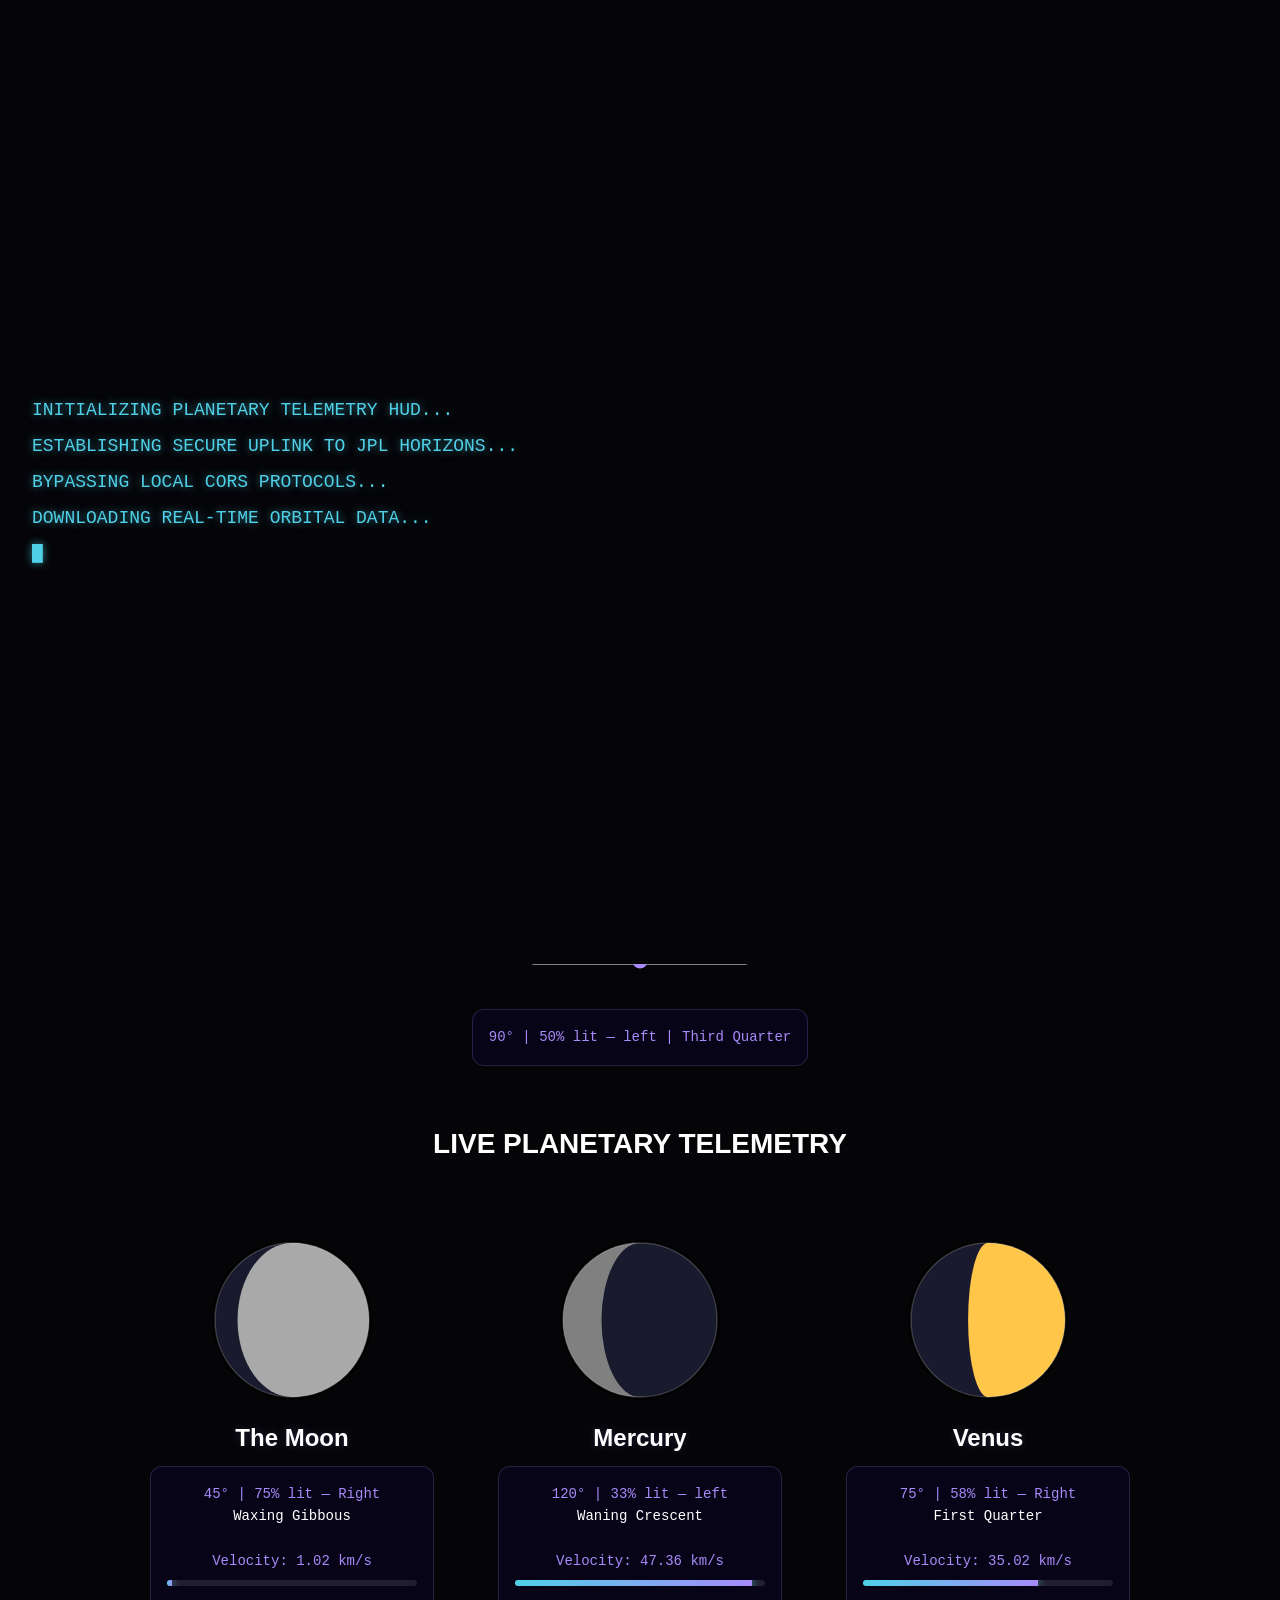
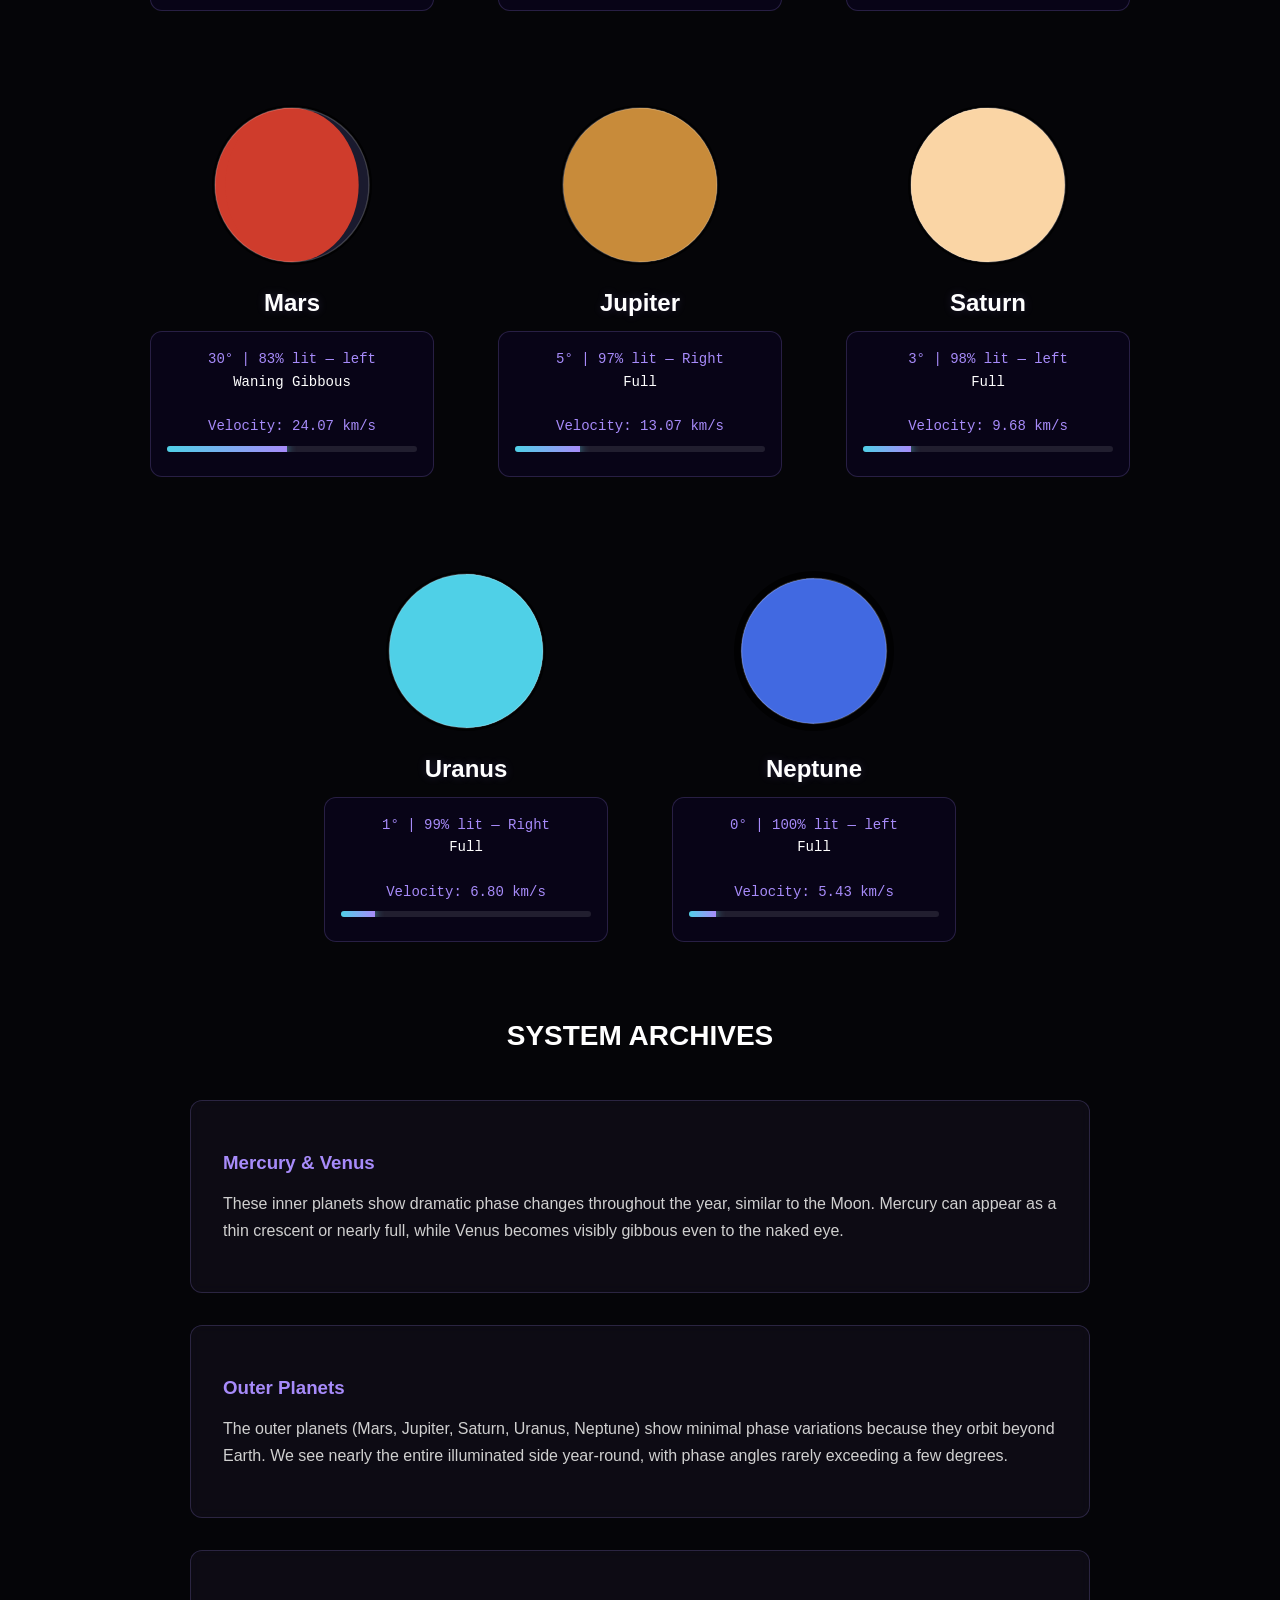
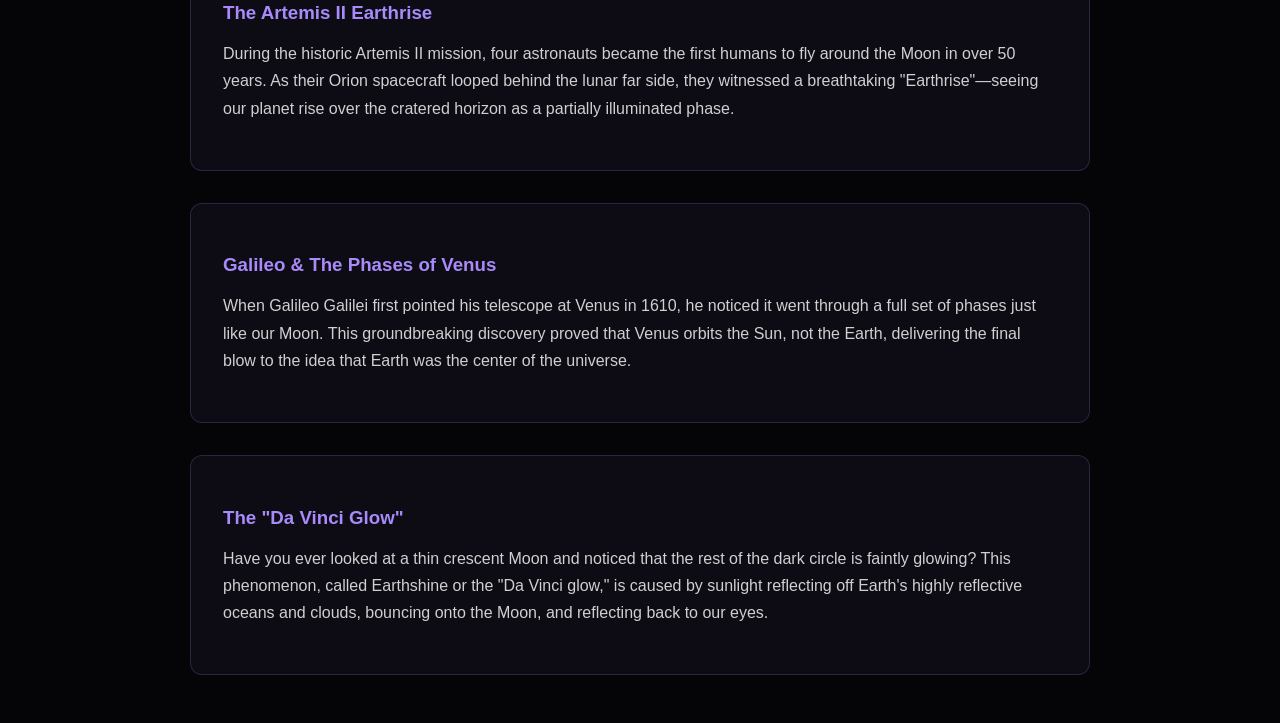
==== index.html @ 51b90b34 "Rename Planets.html to index.html" ====
<!DOCTYPE html>
<html lang="en">
<head>
    <meta charset="UTF-8">
    <meta name="viewport" content="width=device-width, initial-scale=1.0">
    <title>Planet Seeker</title>
    <link rel="icon" href="data:image/svg+xml,<svg xmlns=%22http://www.w3.org/2000/svg%22 viewBox=%220 0 100 100%22><text y=%22.9em%22 font-size=%2290%22>🪐</text></svg>">
    <link rel="stylesheet" href="planets.css">
</head>
<body>

    <div id="boot-screen">
      <div class="terminal-text" id="terminal-output"></div>
    </div>

    <nav>
      <a href="#home">Home</a>
      <a href="#demo">Interactive Demo</a>
      <a href="#planets">Planets</a>
      <a href="#facts">Facts</a>
    </nav>

    <section id="home">
      <div class="main-title-card">
        <h1>Planet Seeker</h1>
      </div>
      <p class="section-description">
        Welcome to Planet Seeker! View the phases of each planet in our solar system as they appear from Earth in real-time.
      </p>
      <div class="section-description" style="font-style: italic; color: #c0c0c0; margin-bottom: 3rem;">
        <strong>Phase Angle:</strong> The angle between the Sun, observed object, and observer (Earth). It determines the illuminated portion of a celestial body's surface.
      </div>
    </section>

    <section id="demo">
      <div class="demo-container">
        <div id="phase-presets" style="display:flex;gap:1.2rem;flex-wrap:wrap;justify-content:center;align-items:flex-end"></div> 

        <div style="text-align: center;">
          <p class="demo-title">Interactive Demo</p>
          <canvas id="phase-demo" width="160" height="160"></canvas>
          <p style="font-size: 14px; color: #a78bfa; margin-top: 1rem; letter-spacing: 0.5px;">Use Left/Right Arrow Keys to scrub</p>
        </div>

        <div class="control-buttons">
          <button onclick="currentSide='left'; phDraw(currentAngle)">← Left Side Lit</button>
          <button onclick="toggleAutoOrbit()" id="orbit-btn">▶ Auto-Orbit</button>
          <button onclick="currentSide='Right'; phDraw(currentAngle)">Right Side Lit →</button> 
        </div>

        <input type="range" min="0" max="180" value="90" oninput="currentAngle=+this.value; phDraw(currentAngle)" class="range-slider" id="demo-slider">
        <p id="phase-readout" class="readout"></p>
      </div>
    </section>

    <section id="planets">
      <div class="section-title-card">
        <p>Live Planetary Telemetry</p>
      </div>
      
      <div class="planet-grid">
        <div class="planet-card">
          <canvas id="Moon" width="160" height="160"></canvas>
          <p class="section-title">The Moon</p>
          <p id="Moon-readout" class="readout">Loading telemetry...</p>
        </div>

        <div class="planet-card">
          <canvas id="Mercury" width="160" height="160"></canvas>
          <p class="section-title">Mercury</p>
          <p id="Mercury-readout" class="readout">Loading telemetry...</p>
        </div>

        <div class="planet-card">
          <canvas id="Venus" width="160" height="160"></canvas>
          <p class="section-title">Venus</p>
          <p id="Venus-readout" class="readout">Loading telemetry...</p>
        </div>

        <div class="planet-card">
          <canvas id="Mars" width="160" height="160"></canvas>
          <p class="section-title">Mars</p>
          <p id="Mars-readout" class="readout">Loading telemetry...</p>
        </div>

        <div class="planet-card">
          <canvas id="Jupiter" width="160" height="160"></canvas>
          <p class="section-title">Jupiter</p>
          <p id="Jupiter-readout" class="readout">Loading telemetry...</p>
        </div>

        <div class="planet-card">
          <canvas id="Saturn" width="160" height="160"></canvas>
          <p class="section-title">Saturn</p>
          <p id="Saturn-readout" class="readout">Loading telemetry...</p>
        </div>

        <div class="planet-card">
          <canvas id="Uranus" width="160" height="160"></canvas>
          <p class="section-title">Uranus</p>
          <p id="Uranus-readout" class="readout">Loading telemetry...</p>
        </div>

        <div class="planet-card">
          <canvas id="Neptune" width="160" height="160"></canvas>
          <p class="section-title">Neptune</p>
          <p id="Neptune-readout" class="readout">Loading telemetry...</p>
        </div>
      </div>
    </section>

    <section id="facts">
      <div class="section-title-card">
        <p>System Archives</p>
      </div>
      <div style="max-width: 900px; margin: 3rem auto; display: flex; flex-direction: column; gap: 2rem;">
        <div class="fact-card">
          <h3 class="fact-title">Mercury & Venus</h3>
          <p class="fact-text">These inner planets show dramatic phase changes throughout the year, similar to the Moon. Mercury can appear as a thin crescent or nearly full, while Venus becomes visibly gibbous even to the naked eye.</p>
        </div>

        <div class="fact-card">
          <h3 class="fact-title">Outer Planets</h3>
          <p class="fact-text">The outer planets (Mars, Jupiter, Saturn, Uranus, Neptune) show minimal phase variations because they orbit beyond Earth. We see nearly the entire illuminated side year-round, with phase angles rarely exceeding a few degrees.</p>
        </div>

        <div class="fact-card">
          <h3 class="fact-title">The Artemis II Earthrise</h3>
          <p class="fact-text">During the historic Artemis II mission, four astronauts became the first humans to fly around the Moon in over 50 years. As their Orion spacecraft looped behind the lunar far side, they witnessed a breathtaking "Earthrise"—seeing our planet rise over the cratered horizon as a partially illuminated phase.</p>
        </div>

        <div class="fact-card">
          <h3 class="fact-title">Galileo & The Phases of Venus</h3>
          <p class="fact-text">When Galileo Galilei first pointed his telescope at Venus in 1610, he noticed it went through a full set of phases just like our Moon. This groundbreaking discovery proved that Venus orbits the Sun, not the Earth, delivering the final blow to the idea that Earth was the center of the universe.</p>
        </div>

        <div class="fact-card">
          <h3 class="fact-title">The "Da Vinci Glow"</h3>
          <p class="fact-text">Have you ever looked at a thin crescent Moon and noticed that the rest of the dark circle is faintly glowing? This phenomenon, called Earthshine or the "Da Vinci glow," is caused by sunlight reflecting off Earth's highly reflective oceans and clouds, bouncing onto the Moon, and reflecting back to our eyes.</p>
        </div>
      </div>
    </section>

 <script src="planets.js"></script>
</body>
</html>
---- planets.css ----
/* ===================== BASE SYSTEM & CUSTOM SCROLLBAR ===================== */
html {
  scroll-behavior: smooth;
}

body {
  background-image: url('space.jpg');
  background-color: #050508;
  background-size: cover;
  background-attachment: fixed;
  background-position: center;
  margin: 0;
  font-family: sans-serif;
  /* Holographic Targeting Cursor */
  cursor: url('data:image/svg+xml;utf8,<svg xmlns="http://www.w3.org/2000/svg" width="32" height="32" viewBox="0 0 32 32"><circle cx="16" cy="16" r="14" fill="none" stroke="%234fd0e7" stroke-width="2" stroke-dasharray="4 4"/><circle cx="16" cy="16" r="2" fill="%23a78bfa"/></svg>') 16 16, crosshair;
}

a, button, input[type="range"], .planet-card {
  cursor: url('data:image/svg+xml;utf8,<svg xmlns="http://www.w3.org/2000/svg" width="32" height="32" viewBox="0 0 32 32"><circle cx="16" cy="16" r="14" fill="none" stroke="%23a78bfa" stroke-width="2"/><circle cx="16" cy="16" r="4" fill="%234fd0e7"/></svg>') 16 16, pointer !important;
}

/* Custom Sci-Fi Scrollbar */
::-webkit-scrollbar { width: 12px; }
::-webkit-scrollbar-track { background: #0a051e; border-left: 1px solid rgba(167, 139, 250, 0.1); }
::-webkit-scrollbar-thumb { background: linear-gradient(180deg, #4fd0e7, #a78bfa); border-radius: 10px; border: 3px solid #0a051e; }
::-webkit-scrollbar-thumb:hover { background: linear-gradient(180deg, #a78bfa, #4fd0e7); }

/* CRT Scanline Overlay */
html::before {
  content: " ";
  display: block;
  position: fixed;
  top: 0; left: 0; bottom: 0; right: 0;
  background: linear-gradient(to bottom, rgba(18, 16, 16, 0) 50%, rgba(0, 0, 0, 0.1) 50%);
  background-size: 100% 4px;
  z-index: 99998;
  pointer-events: none;
}

/* ===================== BOOT SEQUENCE ===================== */
#boot-screen {
  position: fixed;
  top: 0; left: 0; width: 100%; height: 100%;
  background: #050508;
  z-index: 99999;
  display: flex;
  flex-direction: column;
  justify-content: center;
  padding: 2rem;
  transition: opacity 1s ease-in-out;
}
.terminal-text {
  font-family: 'Courier New', Courier, monospace;
  color: #4fd0e7;
  font-size: 18px;
  line-height: 2;
  text-shadow: 0 0 8px rgba(79, 208, 231, 0.6);
  white-space: pre-wrap;
}
.terminal-text::after {
  content: '█';
  animation: blink 1s infinite;
}
@keyframes blink { 0%, 100% { opacity: 1; } 50% { opacity: 0; } }

/* ===================== LAYOUT & HUD COMPONENTS ===================== */
nav {
  position: fixed; top: 0; width: 100%; display: flex; gap: 2rem;
  padding: 1rem 2rem; background: rgba(0, 0, 0, 0.5); backdrop-filter: blur(8px); z-index: 999;
}
nav a { color: white; text-decoration: none; font-size: 1.1rem; }
nav a:hover { color: #a78bfa; }

/* Planet Grid & HUD Focus Effect */
.planet-grid {
  display: flex;
  flex-wrap: wrap;
  justify-content: center;
  gap: 2rem;
  max-width: 1200px;
  margin: 0 auto;
}
.planet-grid:hover .planet-card:not(:hover) {
  filter: blur(4px) opacity(0.5);
  transform: scale(0.95);
}
.planet-card {
  transition: all 0.4s ease;
  padding: 1rem;
  border-radius: 12px;
  text-align: center;
}
.planet-card:hover {
  transform: scale(1.05);
  background: rgba(167, 139, 250, 0.1);
  box-shadow: 0 0 20px rgba(167, 139, 250, 0.2);
}

canvas {
  display: block; margin: 1rem auto; background: rgba(0, 0, 0, 0.8); border-radius: 100%;
}

/* Tachometer Neon Bar */
.tach-container {
  width: 100%; height: 6px; background: rgba(255,255,255,0.1); border-radius: 3px; margin: 8px auto; overflow: hidden;
}
.tach-bar {
  height: 100%; background: linear-gradient(90deg, #4fd0e7, #a78bfa);
  box-shadow: 0 0 10px #4fd0e7; width: 0%; transition: width 1s ease-out;
}

.readout {
  font-family: 'Courier New', monospace; font-size: 14px; color: #a78bfa; text-align: center;
  background: rgba(10, 5, 30, 0.7); padding: 1rem; border-radius: 12px; border: 1px solid rgba(167, 139, 250, 0.2);
  min-width: 250px; line-height: 1.6;
}

.main-title-card { text-align: center; margin: 4rem auto 1.5rem auto; padding: 3rem 2rem; }
.main-title-card h1 { font-size: 100px; color: white; text-shadow: 0 0 20px rgba(167, 139, 250, 0.6); margin: 0; }
.section-title { font-size: 24px; font-weight: 700; color: #ffffff; margin-bottom: 0.5rem; text-shadow: 0 0 10px rgba(167, 139, 250, 0.2); }
.section-description { font-size: 16px; color: #e0e0e0; text-align: center; max-width: 800px; margin: 0 auto 2rem auto; line-height: 1.8; }
.section-title-card p { font-size: 28px; font-weight: 700; color: #ffffff; text-align: center; margin: 3rem 0; text-transform: uppercase; }

/* Controls */
.demo-container { display: flex; flex-direction: column; align-items: center; gap: 1.5rem; }
.control-buttons button { color: #fff; background: rgba(167, 139, 250, 0.1); border: 1px solid #a78bfa; padding: 8px 16px; border-radius: 4px; transition: 0.2s; }
.control-buttons button:hover { background: rgba(167, 139, 250, 0.3); }
.range-slider { width: 220px; accent-color: #a78bfa; }

.fact-card {
  background: rgba(167, 139, 250, 0.05); border: 1px solid rgba(167, 139, 250, 0.2); border-radius: 12px; padding: 2rem; backdrop-filter: blur(6px);
}
.fact-title { color: #a78bfa; margin-bottom: 0.5rem; }
.fact-text { color: #d0d0d0; line-height: 1.7; }

/* ===================== MOBILE RESPONSIVENESS ===================== */
@media (max-width: 768px) {
  .main-title-card h1 { font-size: 3rem; }
  .control-buttons { flex-direction: column; }
  .planet-grid { padding: 0 1rem; }
}
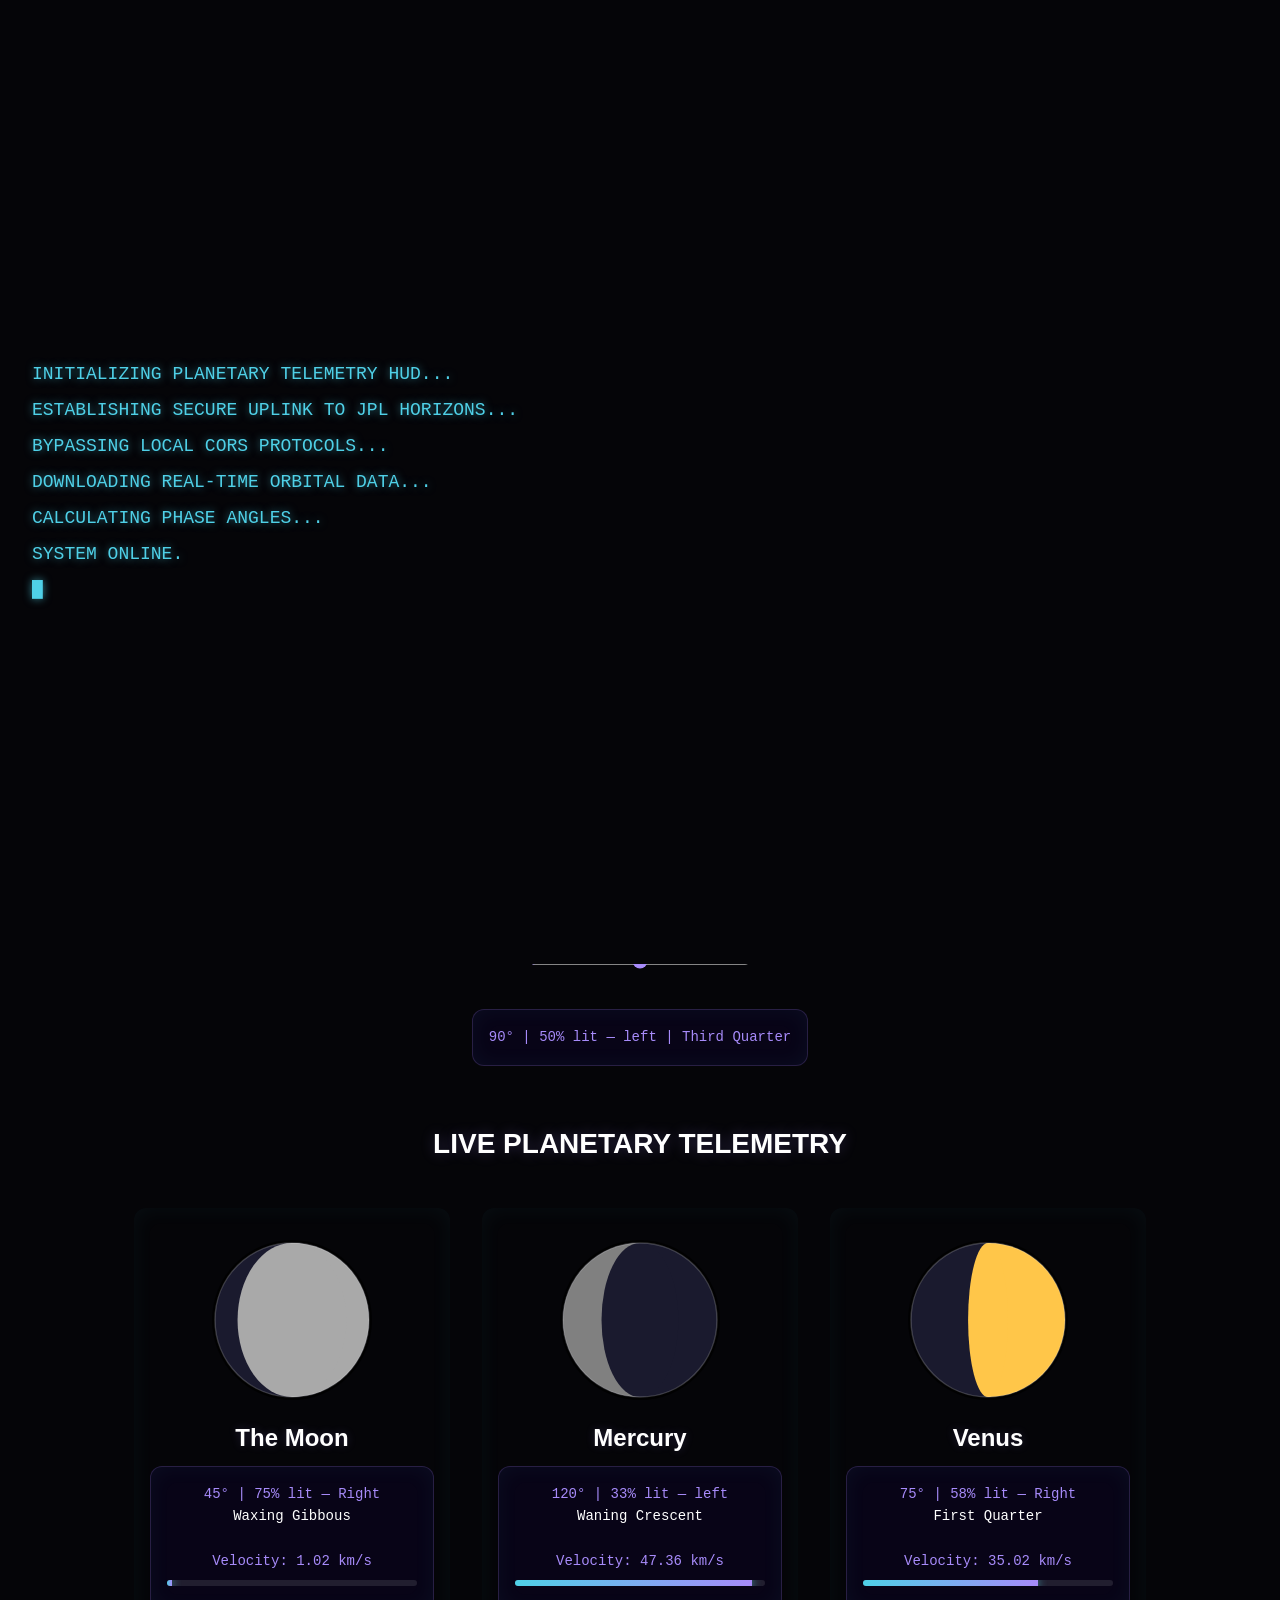
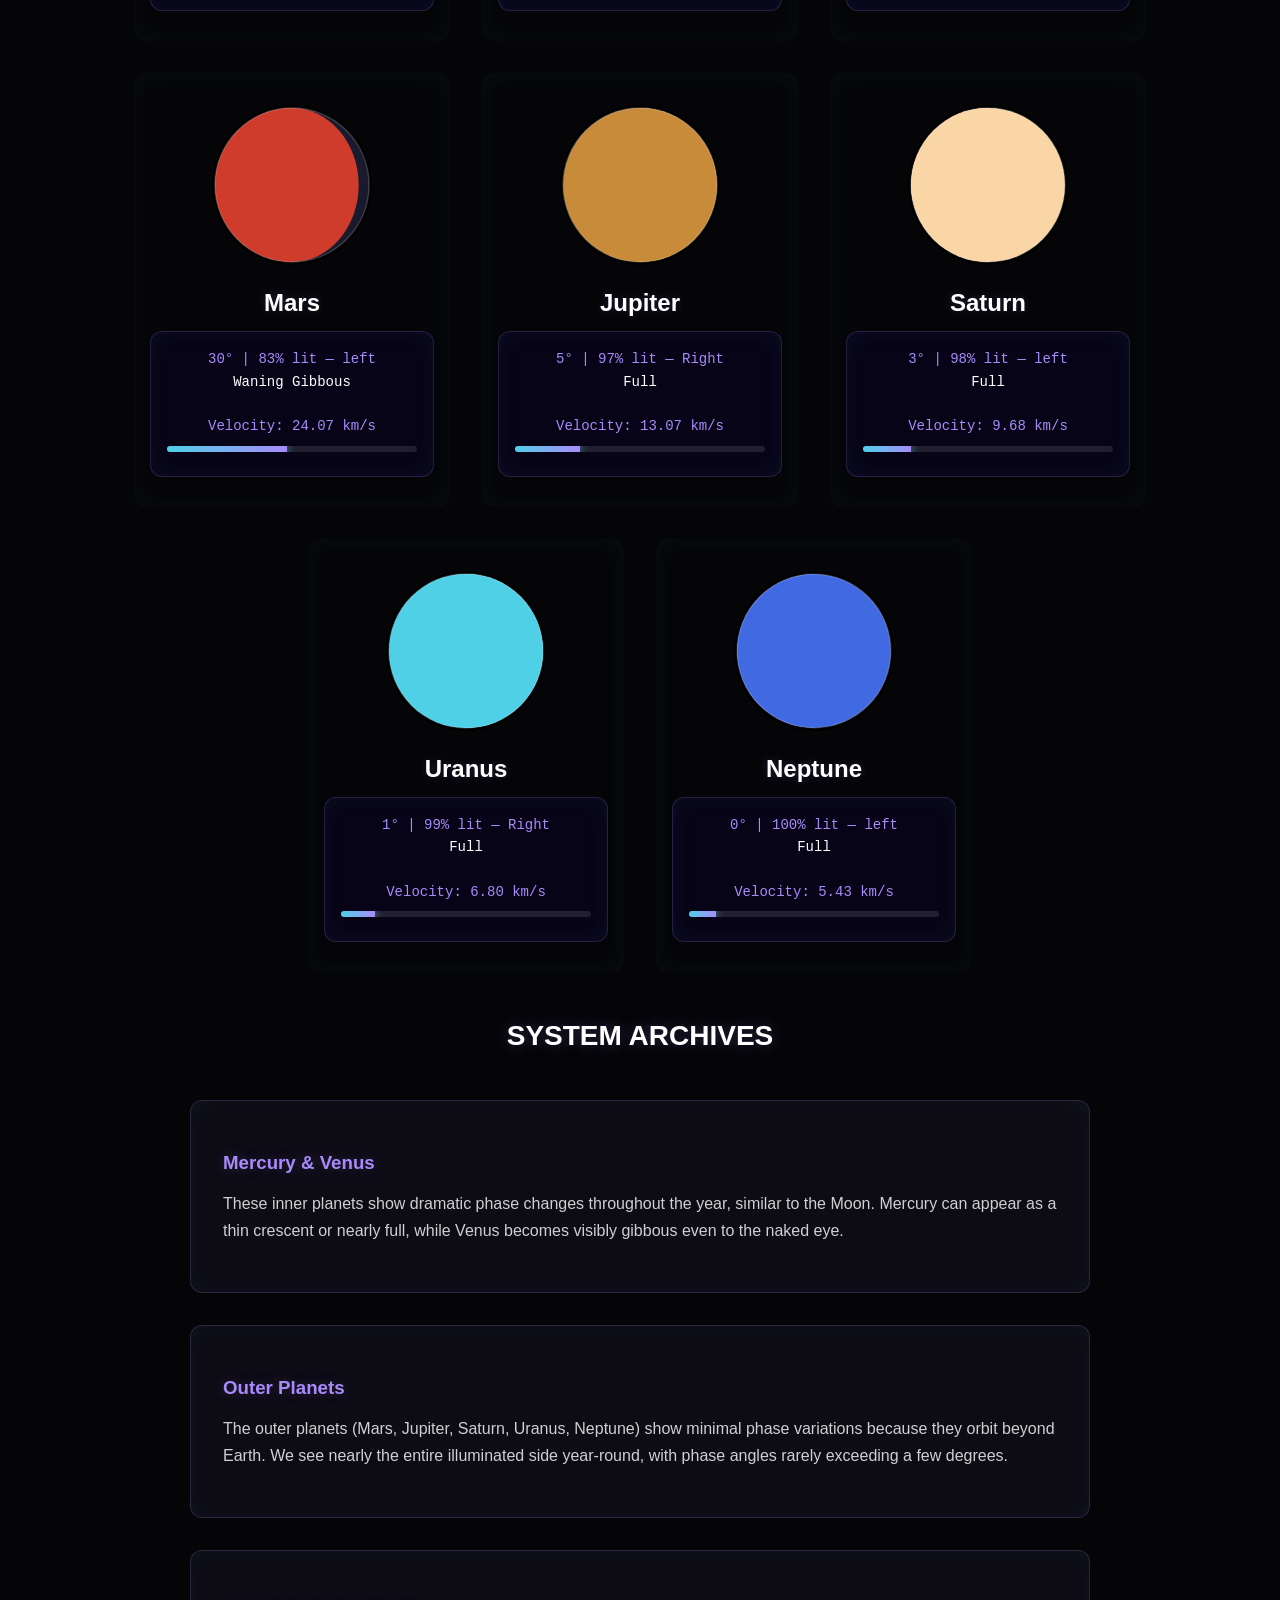
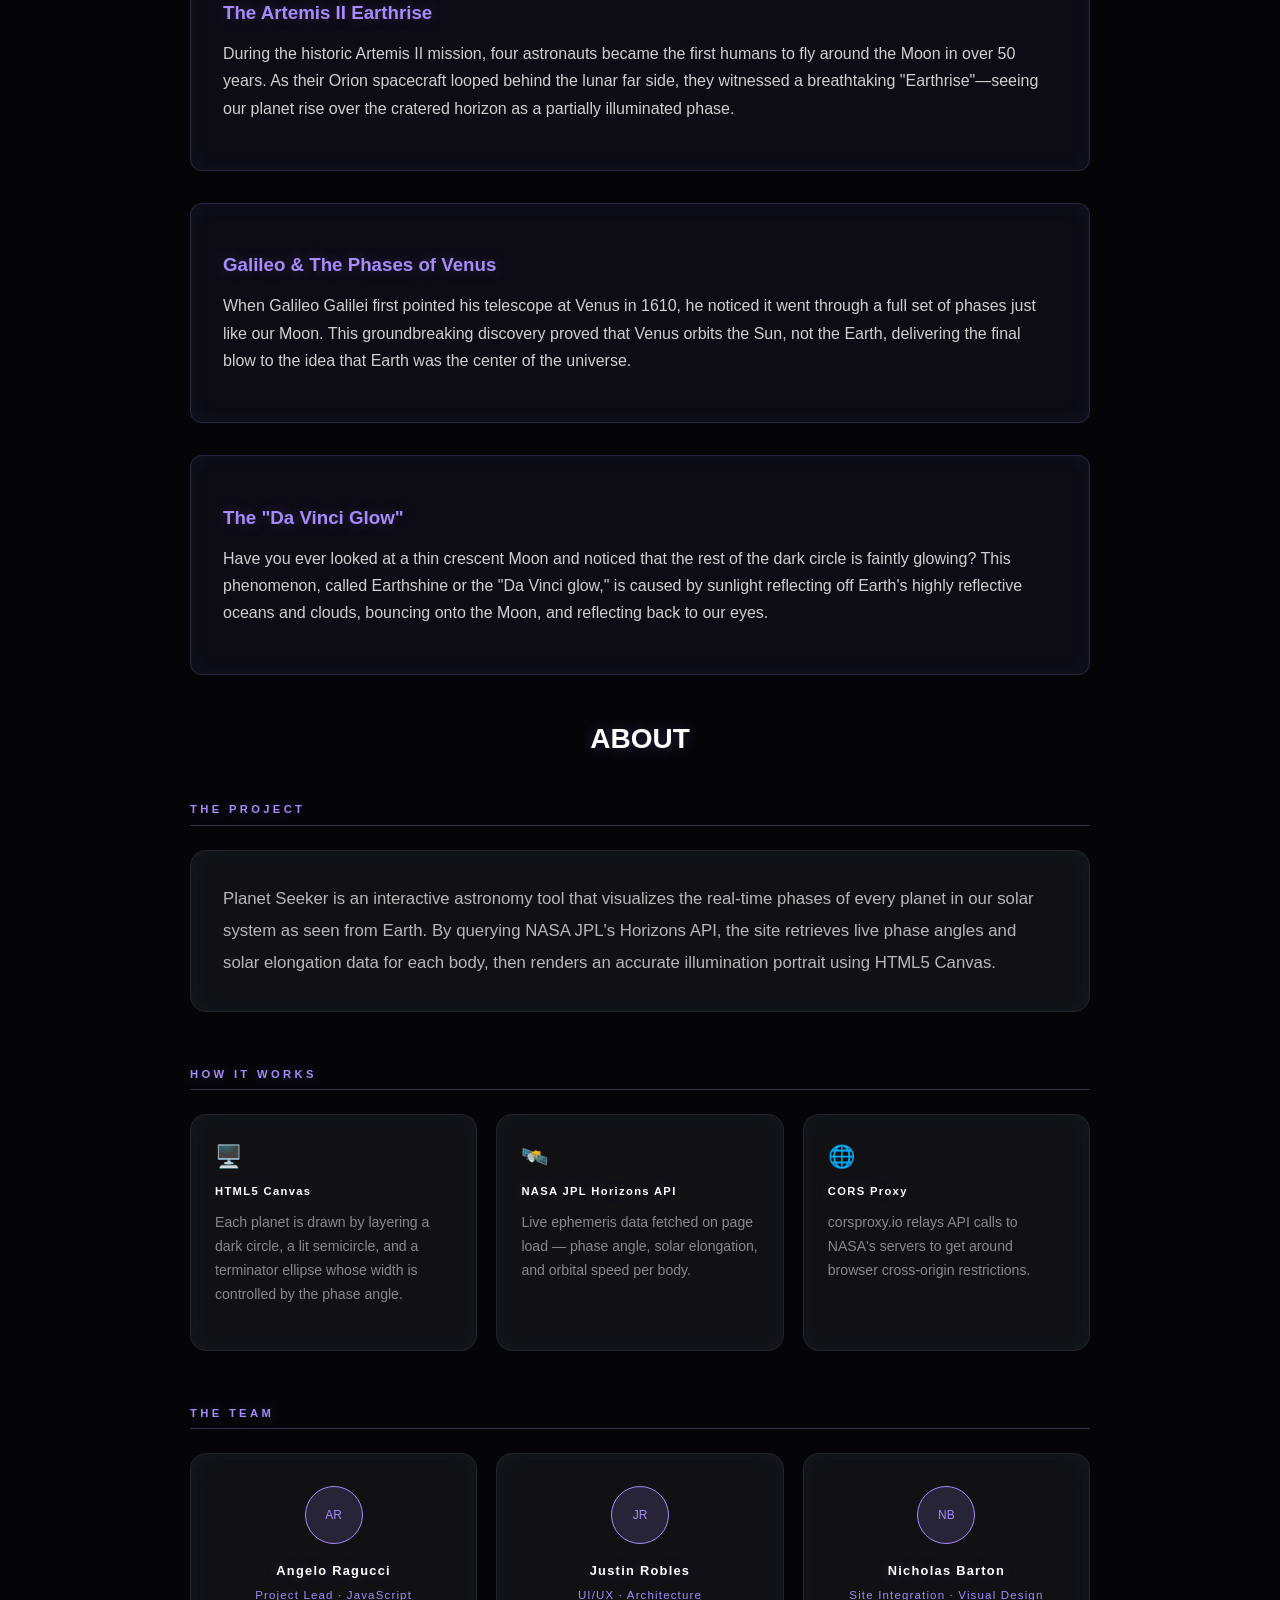
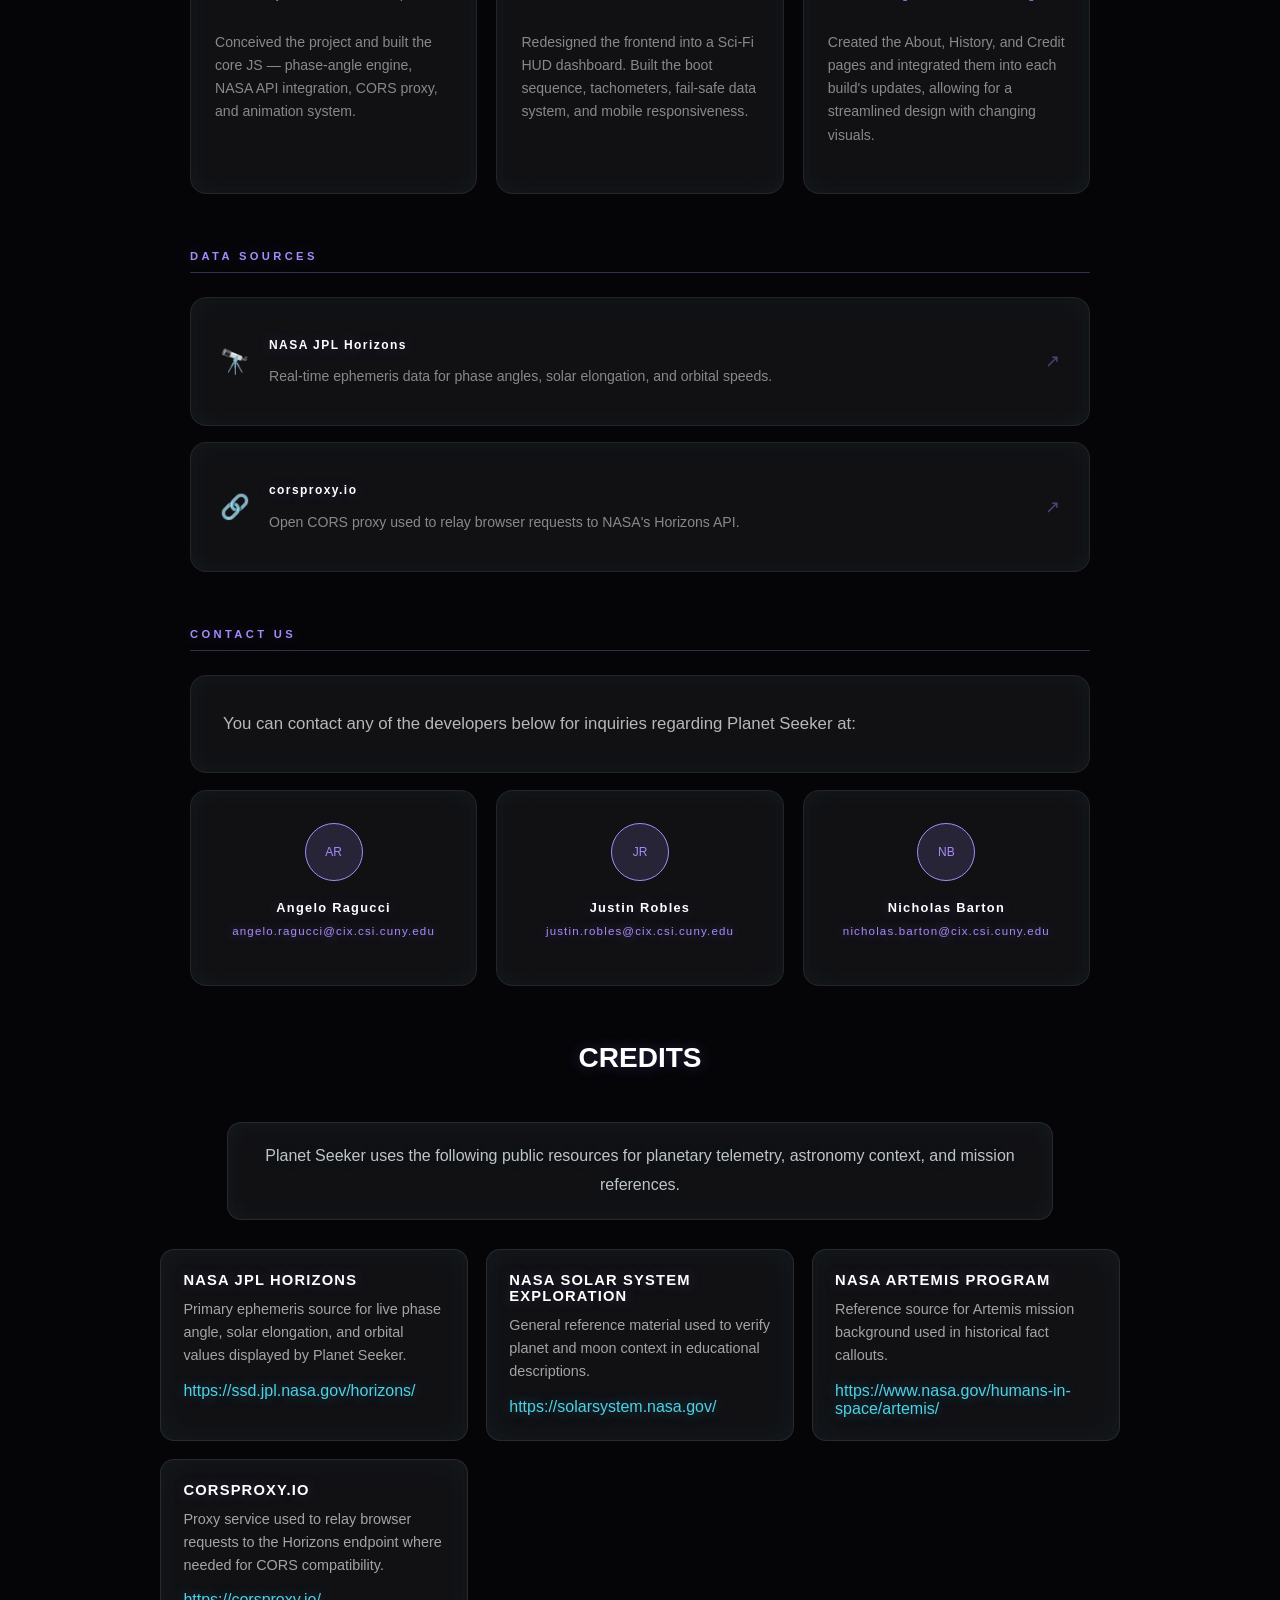
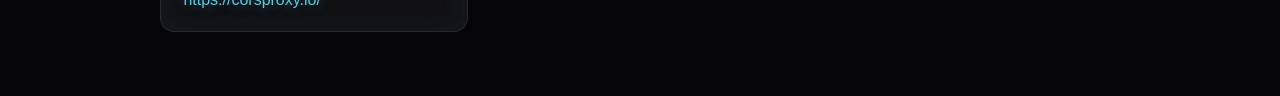
==== commit 8d67d6ee: "Add files via upload" ====
--- a/index.html
+++ b/index.html
@@ -18,6 +18,9 @@
       <a href="#demo">Interactive Demo</a>
       <a href="#planets">Planets</a>
       <a href="#facts">Facts</a>
+      <a href="#about">About</a>
+      <a href="#contact">Contact Us</a>
+      <a href="#credits">Credits</a>
     </nav>
 
     <section id="home">
@@ -141,6 +144,92 @@
       </div>
     </section>
 
+  <section id="about">
+  <div class="section-title-card">
+    <p>About</p>
+  </div>
+
+  <div class="about-block">
+    <h3 class="about-heading">The Project</h3>
+    <p class="about-paragraph">
+      Planet Seeker is an interactive astronomy tool that visualizes the real-time phases of every planet in our solar system as seen from Earth. By querying NASA JPL's Horizons API, the site retrieves live phase angles and solar elongation data for each body, then renders an accurate illumination portrait using HTML5 Canvas.
+    </p>
+  </div>
+
+  <div class="about-block">
+    <h3 class="about-heading">How It Works</h3>
+    <div class="about-tech-grid">
+      <div class="tech-card"><span class="tech-icon">🖥️</span><h4>HTML5 Canvas</h4><p>Each planet is drawn by layering a dark circle, a lit semicircle, and a terminator ellipse whose width is controlled by the phase angle.</p></div>
+      <div class="tech-card"><span class="tech-icon">🛰️</span><h4>NASA JPL Horizons API</h4><p>Live ephemeris data fetched on page load — phase angle, solar elongation, and orbital speed per body.</p></div>
+      <div class="tech-card"><span class="tech-icon">🌐</span><h4>CORS Proxy</h4><p>corsproxy.io relays API calls to NASA's servers to get around browser cross-origin restrictions.</p></div>
+    </div>
+  </div>
+
+  <div class="about-block">
+    <h3 class="about-heading">The Team</h3>
+    <div class="about-team-grid">
+      <div class="team-card"><div class="team-avatar">AR</div><h4>Angelo Ragucci</h4><span class="team-role">Project Lead · JavaScript</span><p>Conceived the project and built the core JS — phase-angle engine, NASA API integration, CORS proxy, and animation system.</p></div>
+      <div class="team-card"><div class="team-avatar">JR</div><h4>Justin Robles</h4><span class="team-role">UI/UX · Architecture</span><p>Redesigned the frontend into a Sci-Fi HUD dashboard. Built the boot sequence, tachometers, fail-safe data system, and mobile responsiveness.</p></div>
+      <div class="team-card"><div class="team-avatar">NB</div><h4>Nicholas Barton</h4><span class="team-role">Site Integration · Visual Design</span><p>Created the About, History, and Credit pages and integrated them into each build's updates, allowing for a streamlined design with changing visuals.</p></div>
+    </div>
+  </div>
+
+  <div class="about-block">
+    <h3 class="about-heading">Data Sources</h3>
+    <div class="about-sources">
+      <a class="source-card" href="https://ssd.jpl.nasa.gov/horizons/" target="_blank"><span class="source-icon">🔭</span><div><h4>NASA JPL Horizons</h4><p>Real-time ephemeris data for phase angles, solar elongation, and orbital speeds.</p></div><span class="source-arrow">↗</span></a>
+      <a class="source-card" href="https://corsproxy.io" target="_blank"><span class="source-icon">🔗</span><div><h4>corsproxy.io</h4><p>Open CORS proxy used to relay browser requests to NASA's Horizons API.</p></div><span class="source-arrow">↗</span></a>
+    </div>
+  </div>
+  
+  <div class="about-block" id="contact">
+    <h3 class="about-heading">Contact Us</h3>
+    <p class="about-paragraph">You can contact any of the developers below for inquiries regarding Planet Seeker at:</p>
+    <div class="about-team-grid">
+      <div class="team-card"><div class="team-avatar">AR</div><h4>Angelo Ragucci</h4><span class="team-role"><a href="mailto:angelo.ragucci@cix.csi.cuny.edu">angelo.ragucci@cix.csi.cuny.edu</a></span></div>
+      <div class="team-card"><div class="team-avatar">JR</div><h4>Justin Robles</h4><span class="team-role"><a href="mailto:justin.robles@cix.csi.cuny.edu">justin.robles@cix.csi.cuny.edu</a></span></div>
+      <div class="team-card"><div class="team-avatar">NB</div><h4>Nicholas Barton</h4><span class="team-role"><a href="mailto:nicholas.barton@cix.csi.cuny.edu">nicholas.barton@cix.csi.cuny.edu</a></span></div>
+    </div>
+  </div>
+
+  </section>
+
+  <section id="credits">
+    <div class="section-title-card">
+      <p>Credits</p>
+    </div>
+
+    <div class="credits-wrap">
+      <p class="credits-intro">Planet Seeker uses the following public resources for planetary telemetry, astronomy context, and mission references.</p>
+
+      <div class="credits-grid">
+        <article class="credit-card">
+          <h3>NASA JPL Horizons</h3>
+          <p>Primary ephemeris source for live phase angle, solar elongation, and orbital values displayed by Planet Seeker.</p>
+          <a href="https://ssd.jpl.nasa.gov/horizons/" target="_blank" rel="noopener noreferrer">https://ssd.jpl.nasa.gov/horizons/</a>
+        </article>
+
+        <article class="credit-card">
+          <h3>NASA Solar System Exploration</h3>
+          <p>General reference material used to verify planet and moon context in educational descriptions.</p>
+          <a href="https://solarsystem.nasa.gov/" target="_blank" rel="noopener noreferrer">https://solarsystem.nasa.gov/</a>
+        </article>
+
+        <article class="credit-card">
+          <h3>NASA Artemis Program</h3>
+          <p>Reference source for Artemis mission background used in historical fact callouts.</p>
+          <a href="https://www.nasa.gov/humans-in-space/artemis/" target="_blank" rel="noopener noreferrer">https://www.nasa.gov/humans-in-space/artemis/</a>
+        </article>
+
+        <article class="credit-card">
+          <h3>corsproxy.io</h3>
+          <p>Proxy service used to relay browser requests to the Horizons endpoint where needed for CORS compatibility.</p>
+          <a href="https://corsproxy.io/" target="_blank" rel="noopener noreferrer">https://corsproxy.io/</a>
+        </article>
+      </div>
+    </div>
+  </section>
+
  <script src="planets.js"></script>
 </body>
 </html>
--- a/planets.css
+++ b/planets.css
@@ -13,6 +13,24 @@
   font-family: sans-serif;
   /* Holographic Targeting Cursor */
   cursor: url('data:image/svg+xml;utf8,<svg xmlns="http://www.w3.org/2000/svg" width="32" height="32" viewBox="0 0 32 32"><circle cx="16" cy="16" r="14" fill="none" stroke="%234fd0e7" stroke-width="2" stroke-dasharray="4 4"/><circle cx="16" cy="16" r="2" fill="%23a78bfa"/></svg>') 16 16, crosshair;
+}
+
+body::after {
+  content: "";
+  position: fixed;
+  inset: 0;
+  pointer-events: none;
+  z-index: -1;
+  background:
+    radial-gradient(900px circle at 12% 18%, rgba(79, 208, 231, 0.14), transparent 60%),
+    radial-gradient(760px circle at 86% 24%, rgba(167, 139, 250, 0.14), transparent 62%),
+    radial-gradient(900px circle at 50% 84%, rgba(79, 208, 231, 0.08), transparent 68%);
+  animation: ambientGlowPulse 6s ease-in-out infinite alternate;
+}
+
+@keyframes ambientGlowPulse {
+  0% { opacity: 0.7; }
+  100% { opacity: 1; }
 }
 
 a, button, input[type="range"], .planet-card {
@@ -67,9 +85,10 @@
 nav {
   position: fixed; top: 0; width: 100%; display: flex; gap: 2rem;
   padding: 1rem 2rem; background: rgba(0, 0, 0, 0.5); backdrop-filter: blur(8px); z-index: 999;
-}
-nav a { color: white; text-decoration: none; font-size: 1.1rem; }
-nav a:hover { color: #a78bfa; }
+  box-shadow: 0 8px 26px rgba(79, 208, 231, 0.12);
+}
+nav a { color: white; text-decoration: none; font-size: 1.1rem; text-shadow: 0 0 10px rgba(79, 208, 231, 0.2); transition: color 0.2s ease, text-shadow 0.2s ease; }
+nav a:hover { color: #a78bfa; text-shadow: 0 0 16px rgba(167, 139, 250, 0.55); }
 
 /* Planet Grid & HUD Focus Effect */
 .planet-grid {
@@ -121,6 +140,16 @@
 .section-description { font-size: 16px; color: #e0e0e0; text-align: center; max-width: 800px; margin: 0 auto 2rem auto; line-height: 1.8; }
 .section-title-card p { font-size: 28px; font-weight: 700; color: #ffffff; text-align: center; margin: 3rem 0; text-transform: uppercase; }
 
+.section-title-card p,
+.fact-title,
+.about-heading,
+.tech-card h4,
+.team-card h4,
+.source-card h4,
+.credit-card h3 {
+  text-shadow: 0 0 14px rgba(167, 139, 250, 0.28);
+}
+
 /* Controls */
 .demo-container { display: flex; flex-direction: column; align-items: center; gap: 1.5rem; }
 .control-buttons button { color: #fff; background: rgba(167, 139, 250, 0.1); border: 1px solid #a78bfa; padding: 8px 16px; border-radius: 4px; transition: 0.2s; }
@@ -138,4 +167,165 @@
   .main-title-card h1 { font-size: 3rem; }
   .control-buttons { flex-direction: column; }
   .planet-grid { padding: 0 1rem; }
+}
+
+/* ===================== ABOUT ===================== */
+.about-block { max-width: 900px; margin: 0 auto 3.5rem auto; }
+.about-heading { font-size: 0.7rem; letter-spacing: 0.3em; color: #a78bfa; text-transform: uppercase; margin-bottom: 1.5rem; padding-bottom: 0.6rem; border-bottom: 1px solid rgba(167,139,250,0.3); }
+.about-paragraph { font-size: 1.05rem; color: rgba(255,255,255,0.7); line-height: 1.9; background: rgba(255,255,255,0.05); border: 1px solid rgba(255,255,255,0.08); border-radius: 16px; padding: 2rem; backdrop-filter: blur(8px); }
+.about-tech-grid { display: grid; grid-template-columns: repeat(auto-fit, minmax(200px, 1fr)); gap: 1.2rem; }
+.tech-card { background: rgba(255,255,255,0.05); border: 1px solid rgba(255,255,255,0.08); border-radius: 16px; padding: 1.8rem 1.5rem; backdrop-filter: blur(8px); transition: transform 0.3s, border-color 0.3s; }
+.tech-card:hover { transform: translateY(-6px); border-color: #a78bfa; }
+.tech-icon { font-size: 22px; display: block; margin-bottom: 0.9rem; }
+.tech-card h4 { font-size: 0.7rem; letter-spacing: 0.12em; color: white; margin-bottom: 0.6rem; }
+.tech-card p { font-size: 0.88rem; color: rgba(255,255,255,0.5); line-height: 1.7; }
+.about-team-grid { display: grid; grid-template-columns: repeat(auto-fit, minmax(220px, 1fr)); gap: 1.2rem; }
+.team-card { background: rgba(255,255,255,0.05); border: 1px solid rgba(255,255,255,0.08); border-radius: 16px; padding: 2rem 1.5rem; text-align: center; backdrop-filter: blur(8px); transition: transform 0.3s, border-color 0.3s; }
+.team-card:hover { transform: translateY(-6px); border-color: #a78bfa; }
+.team-avatar { width: 56px; height: 56px; border-radius: 50%; background: rgba(167,139,250,0.15); border: 1px solid #a78bfa; display: flex; align-items: center; justify-content: center; font-size: 0.75rem; color: #a78bfa; margin: 0 auto 1.2rem; }
+.team-card h4 { font-size: 0.8rem; letter-spacing: 0.1em; color: white; margin-bottom: 0.4rem; }
+.team-role { display: inline-block; font-size: 0.72rem; color: #a78bfa; letter-spacing: 0.1em; margin-bottom: 1rem; }
+.team-role a { color: #a78bfa; text-decoration: none; text-shadow: 0 0 12px rgba(167, 139, 250, 0.45); transition: color 0.2s ease, text-shadow 0.2s ease; }
+.team-role a:hover { color: #c4b5fd; text-decoration: underline; text-shadow: 0 0 16px rgba(196, 181, 253, 0.6); }
+.team-card p { font-size: 0.88rem; color: rgba(255,255,255,0.5); line-height: 1.65; text-align: left; }
+.about-sources { display: flex; flex-direction: column; gap: 1rem; }
+.source-card { display: flex; align-items: center; gap: 1.2rem; background: rgba(255,255,255,0.05); border: 1px solid rgba(255,255,255,0.08); border-radius: 16px; padding: 1.5rem 1.8rem; text-decoration: none; backdrop-filter: blur(8px); transition: border-color 0.3s; }
+.source-card:hover { border-color: #a78bfa; }
+.source-icon { font-size: 24px; flex-shrink: 0; }
+.source-card div { flex: 1; }
+.source-card h4 { font-size: 0.75rem; letter-spacing: 0.12em; color: white; margin-bottom: 0.35rem; }
+.source-card p { font-size: 0.88rem; color: rgba(255,255,255,0.5); line-height: 1.55; }
+.source-arrow { font-size: 1.1rem; color: rgba(167,139,250,0.4); flex-shrink: 0; transition: color 0.2s, transform 0.2s; }
+.source-card:hover .source-arrow { color: #a78bfa; transform: translate(3px, -3px); }
+
+.planet-card,
+.fact-card,
+.about-paragraph,
+.tech-card,
+.team-card,
+.source-card,
+.credits-intro,
+.credit-card,
+.readout,
+.control-buttons button {
+  position: relative;
+  overflow: hidden;
+  box-shadow: 0 0 0 rgba(79, 208, 231, 0), inset 0 0 22px rgba(79, 208, 231, 0.05);
+  transition: transform 0.25s ease, border-color 0.25s ease, box-shadow 0.25s ease;
+}
+
+.planet-card::before,
+.fact-card::before,
+.about-paragraph::before,
+.tech-card::before,
+.team-card::before,
+.source-card::before,
+.credits-intro::before,
+.credit-card::before,
+.readout::before,
+.control-buttons button::before {
+  content: "";
+  position: absolute;
+  inset: -55% auto auto -35%;
+  width: 70%;
+  height: 220%;
+  background: linear-gradient(
+    118deg,
+    rgba(79, 208, 231, 0),
+    rgba(118, 255, 184, 0.3),
+    rgba(79, 208, 231, 0)
+  );
+  transform: rotate(16deg) translateX(-20%);
+  opacity: 0;
+  transition: opacity 0.35s ease, transform 0.35s ease;
+  pointer-events: none;
+}
+
+.planet-card:hover,
+.fact-card:hover,
+.about-paragraph:hover,
+.tech-card:hover,
+.team-card:hover,
+.source-card:hover,
+.credits-intro:hover,
+.credit-card:hover,
+.readout:hover,
+.control-buttons button:hover {
+  box-shadow: 0 0 22px rgba(167, 139, 250, 0.2), 0 0 38px rgba(79, 208, 231, 0.15), inset 0 0 24px rgba(79, 208, 231, 0.12);
+}
+
+.planet-card:hover::before,
+.fact-card:hover::before,
+.about-paragraph:hover::before,
+.tech-card:hover::before,
+.team-card:hover::before,
+.source-card:hover::before,
+.credits-intro:hover::before,
+.credit-card:hover::before,
+.readout:hover::before,
+.control-buttons button:hover::before {
+  opacity: 1;
+  transform: rotate(16deg) translateX(35%);
+}
+
+/* ===================== CREDITS ===================== */
+.credits-wrap { max-width: 960px; margin: 0 auto 4rem auto; padding: 0 1rem; }
+.credits-intro {
+  color: rgba(255,255,255,0.75);
+  text-align: center;
+  line-height: 1.8;
+  margin: 0 auto 1.8rem auto;
+  max-width: 780px;
+  padding: 1.2rem 1.4rem;
+  background: rgba(255,255,255,0.05);
+  border: 1px solid rgba(255,255,255,0.1);
+  border-radius: 14px;
+  backdrop-filter: blur(8px);
+  box-shadow: inset 0 0 22px rgba(79, 208, 231, 0.06);
+  text-shadow: 0 0 18px rgba(79, 208, 231, 0.18);
+}
+.credits-grid {
+  display: grid;
+  grid-template-columns: repeat(auto-fit, minmax(260px, 1fr));
+  gap: 1.1rem;
+}
+.credit-card {
+  background: rgba(255,255,255,0.05);
+  border: 1px solid rgba(255,255,255,0.1);
+  border-radius: 14px;
+  padding: 1.4rem;
+  backdrop-filter: blur(8px);
+  box-shadow: 0 0 0 rgba(79, 208, 231, 0), inset 0 0 28px rgba(79, 208, 231, 0.06);
+  transition: transform 0.25s ease, border-color 0.25s ease, box-shadow 0.25s ease;
+}
+.credit-card:hover {
+  transform: translateY(-4px);
+  border-color: rgba(167, 139, 250, 0.55);
+  box-shadow: 0 0 22px rgba(167, 139, 250, 0.22), 0 0 40px rgba(79, 208, 231, 0.18), inset 0 0 30px rgba(79, 208, 231, 0.1);
+}
+.credit-card h3 {
+  margin: 0 0 0.6rem 0;
+  color: #ffffff;
+  font-size: 0.92rem;
+  letter-spacing: 0.08em;
+  text-transform: uppercase;
+  text-shadow: 0 0 14px rgba(167, 139, 250, 0.25);
+}
+.credit-card p {
+  margin: 0 0 0.9rem 0;
+  color: rgba(255,255,255,0.62);
+  line-height: 1.6;
+  font-size: 0.9rem;
+}
+.credit-card a {
+  color: #4fd0e7;
+  word-break: break-word;
+  text-decoration: none;
+  text-shadow: 0 0 14px rgba(79, 208, 231, 0.4);
+  transition: color 0.2s ease, text-shadow 0.2s ease;
+}
+.credit-card a:hover {
+  color: #a78bfa;
+  text-decoration: underline;
+  text-shadow: 0 0 16px rgba(167, 139, 250, 0.55);
 }
